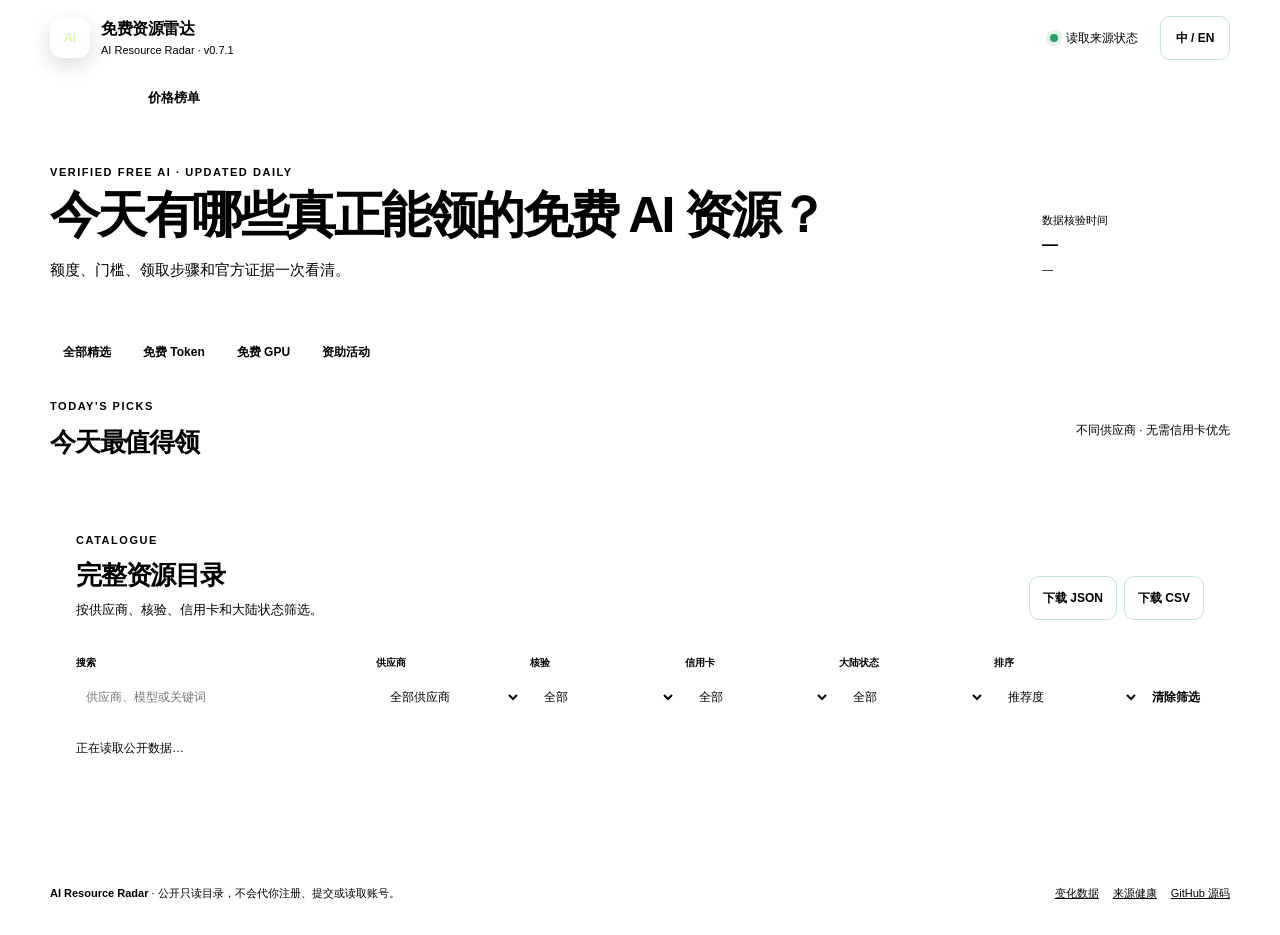
==== src/ai_resource_radar/public_web/index.html @ 71d8d385 "fix: pause posters and harden Pages refresh" ====
<!doctype html>
<html lang="zh-CN">
  <head>
    <meta charset="utf-8">
    <meta name="viewport" content="width=device-width, initial-scale=1">
    <meta name="color-scheme" content="light">
    <meta http-equiv="Content-Security-Policy" content="default-src 'self'; script-src 'self'; style-src 'self'; img-src 'self' data:; connect-src 'self'; font-src 'self'; object-src 'none'; base-uri 'self'; form-action 'none'">
    <title>AI Resource Radar — AI 免费资源与价格雷达</title>
    <meta name="description" content="每天核验免费的 AI Token、GPU 算力、资助与 Token/GPU 价格；展示额度、门槛、领取步骤和官方证据。">
    <meta name="robots" content="index,follow">
    <link rel="canonical" href="https://ai-resource-radar.github.io/ai-resource-radar/">
    <meta property="og:type" content="website">
    <meta property="og:title" content="AI Resource Radar — AI 免费资源与价格雷达">
    <meta property="og:description" content="送什么、门槛是什么、怎么领、证据在哪里，一张卡片看清。">
    <meta property="og:url" content="https://ai-resource-radar.github.io/ai-resource-radar/">
    <meta property="og:site_name" content="AI Resource Radar">
    <meta property="og:image" content="https://ai-resource-radar.github.io/ai-resource-radar/social-preview.png">
    <meta property="og:image:width" content="1280">
    <meta property="og:image:height" content="640">
    <meta name="twitter:card" content="summary_large_image">
    <meta name="twitter:title" content="AI Resource Radar">
    <meta name="twitter:description" content="Daily-verified free AI tokens, GPU compute and prices.">
    <meta name="twitter:image" content="https://ai-resource-radar.github.io/ai-resource-radar/social-preview.png">
    <link rel="icon" href="./favicon.svg" type="image/svg+xml">
    <link rel="stylesheet" href="./styles.css">
  </head>
  <body>
    <a class="skip-link" href="#main">跳到内容 / Skip to content</a>
    <header class="site-header">
      <div class="shell header-inner">
        <a class="brand" href="./" aria-label="AI Resource Radar">
          <span class="brand-mark" aria-hidden="true">AI</span>
          <span class="brand-copy">
            <strong>免费资源雷达</strong>
            <small>AI Resource Radar · <span id="package-version">v0.7.1</span></small>
          </span>
        </a>
        <div class="header-actions">
          <details id="source-health" class="health-disclosure">
            <summary class="health-pill">
              <span class="health-dot" aria-hidden="true"></span>
              <span id="health-label" data-i18n="health.loading">读取来源状态</span>
            </summary>
            <div class="health-panel">
              <div class="health-panel-heading">
                <div><strong data-i18n="health.title">来源核验状态</strong><small id="health-updated">—</small></div>
                <span id="health-total" class="health-total">—</span>
              </div>
              <div id="health-counts" class="health-counts"></div>
              <div id="health-sources" class="health-sources"></div>
            </div>
          </details>
          <button id="language-toggle" class="language-toggle" type="button" aria-label="切换语言 / Toggle language">中 / EN</button>
        </div>
      </div>
      <div class="shell primary-nav-wrap">
        <nav id="primary-nav" class="primary-nav" aria-label="主要栏目 / Primary sections">
          <button class="is-active" type="button" data-group="free" aria-current="page" data-i18n="nav.free">免费资源</button>
          <button type="button" data-group="prices" data-i18n="nav.prices">价格榜单</button>
        </nav>
      </div>
    </header>

    <main id="main" class="shell main-content">
      <section class="hero" aria-labelledby="hero-title">
        <div>
          <p id="hero-eyebrow" class="eyebrow" data-i18n="hero.eyebrow">VERIFIED FREE AI · UPDATED DAILY</p>
          <h1 id="hero-title" data-i18n="hero.title">今天有哪些真正能领的免费 AI 资源？</h1>
          <p id="hero-description" class="hero-description" data-i18n="hero.description">额度、门槛、领取步骤和官方证据一次看清。</p>
        </div>
        <div class="hero-status">
          <span data-i18n="hero.updated">数据核验时间</span>
          <strong id="last-updated">—</strong>
          <small id="snapshot-revision">—</small>
        </div>
      </section>

      <section id="summary" class="summary-grid" aria-label="数据摘要 / Data summary"></section>

      <nav id="view-subnav" class="view-subnav" aria-label="当前栏目分类 / Categories">
        <div id="free-subnav" class="view-subnav-group">
          <button class="is-active" type="button" data-view="recommended" aria-current="page" data-i18n="view.recommended">全部精选</button>
          <button type="button" data-view="token" data-i18n="view.token">免费 Token</button>
          <button type="button" data-view="gpu" data-i18n="view.gpu">免费 GPU</button>
          <button type="button" data-view="grant" data-i18n="view.grant">资助活动</button>
        </div>
        <div id="price-subnav" class="view-subnav-group" hidden>
          <button type="button" data-view="token-prices" data-i18n="view.tokenPrices">Token 价格</button>
          <button type="button" data-view="gpu-prices" data-i18n="view.gpuPrices">GPU 价格</button>
        </div>
      </nav>

      <section id="featured-section" class="featured-section" aria-labelledby="featured-title">
        <div class="section-heading compact">
          <div><p class="section-kicker" data-i18n="featured.kicker">TODAY'S PICKS</p><h2 id="featured-title" data-i18n="featured.title">今天最值得领</h2></div>
          <p data-i18n="featured.note">不同供应商 · 无需信用卡优先</p>
        </div>
        <div id="featured-resources" class="featured-grid" aria-live="polite"></div>
      </section>

      <section id="important-changes" class="changes-strip" hidden aria-labelledby="changes-title">
        <div class="section-heading compact"><div><p class="section-kicker" data-i18n="changes.kicker">VERIFIED CHANGES</p><h2 id="changes-title" data-i18n="changes.title">最近重要变化</h2></div></div>
        <div id="changes-list" class="changes-list"></div>
      </section>

      <section class="catalog-shell" aria-labelledby="catalog-title">
        <div class="section-heading">
          <div>
            <p id="catalog-kicker" class="section-kicker" data-i18n="catalog.kicker">CATALOGUE</p>
            <h2 id="catalog-title" data-i18n="catalog.title">完整资源目录</h2>
            <p id="catalog-caption" class="section-caption" data-i18n="catalog.caption">按供应商、核验、信用卡和大陆状态筛选。</p>
          </div>
          <div class="download-actions" aria-label="下载 / Downloads">
            <button id="download-json" class="button button-quiet" type="button" data-i18n="download.json">下载 JSON</button>
            <button id="download-csv" class="button button-quiet" type="button" data-i18n="download.csv">下载 CSV</button>
          </div>
        </div>

        <div class="filters" aria-label="筛选与排序 / Filters and sorting">
          <label class="search-field"><span data-i18n="filters.search">搜索</span><input id="search-input" type="search" maxlength="120" autocomplete="off" data-i18n-placeholder="filters.searchPlaceholder" placeholder="供应商、模型或关键词"></label>
          <label><span data-i18n="filters.provider">供应商</span><select id="provider-filter"><option value="" data-i18n="filters.allProviders">全部供应商</option></select></label>
          <label class="resource-filter"><span data-i18n="filters.verification">核验</span><select id="verification-filter"><option value="all" data-i18n="filters.all">全部</option><option value="official" data-i18n="filters.official">仅官方</option><option value="community" data-i18n="filters.community">社区或待核验</option></select></label>
          <label class="resource-filter"><span data-i18n="filters.card">信用卡</span><select id="card-filter"><option value="all" data-i18n="filters.all">全部</option><option value="no" data-i18n="filters.noCard">无需信用卡</option><option value="yes" data-i18n="filters.cardRequired">需要或待确认</option></select></label>
          <label class="resource-filter"><span data-i18n="filters.mainland">大陆状态</span><select id="mainland-filter"><option value="all" data-i18n="filters.all">全部</option><option value="supported" data-i18n="filters.supported">可用</option><option value="unknown" data-i18n="filters.unknown">待确认</option><option value="unsupported" data-i18n="filters.unsupported">不支持</option></select></label>
          <label><span data-i18n="filters.sort">排序</span><select id="sort-filter"><option value="recommended" data-i18n="sort.recommended">推荐度</option><option value="updated" data-i18n="sort.updated">更新时间</option><option value="price" data-i18n="sort.price">价格从低</option><option value="provider" data-i18n="sort.provider">供应商</option></select></label>
          <button id="clear-filters" class="button button-link" type="button" data-i18n="filters.clear">清除筛选</button>
        </div>

        <p id="load-status" class="load-status" role="status" aria-live="polite" data-i18n="status.loading">正在读取公开数据…</p>
        <div id="content" class="content-grid" aria-live="polite" aria-busy="true"></div>
        <nav id="pager" class="pager" aria-label="结果分页 / Result pages" hidden>
          <button id="previous-page" class="button button-quiet" type="button" data-i18n="pager.previous">上一页</button>
          <span id="page-label">—</span>
          <button id="next-page" class="button button-quiet" type="button" data-i18n="pager.next">下一页</button>
        </nav>
      </section>
    </main>

    <footer class="site-footer">
      <div class="shell footer-inner">
        <p><strong>AI Resource Radar</strong> · <span data-i18n="footer.readOnly">公开只读目录，不会代你注册、提交或读取账号。</span></p>
        <p class="footer-links"><a href="./data/changes.json" data-i18n="footer.changes">变化数据</a><a href="./data/source-health.json" data-i18n="footer.health">来源健康</a><a href="https://github.com/ai-resource-radar/ai-resource-radar" target="_blank" rel="noopener noreferrer" referrerpolicy="no-referrer" data-i18n="footer.github">GitHub 源码</a></p>
      </div>
    </footer>
    <noscript>需要启用 JavaScript 才能读取静态数据。 JavaScript is required to read the static catalogue.</noscript>
    <script type="module" src="./app.js"></script>
  </body>
</html>
---- src/ai_resource_radar/public_web/styles.css ----
@import url("./shared/radar-tokens.css");
@import url("./shared/cards.css");

:root {
  --ink: var(--radar-ink);
  --muted: var(--radar-muted);
  --line: var(--radar-line);
  --paper: var(--radar-paper);
  --canvas: var(--radar-canvas);
  --green: var(--radar-green);
  --green-dark: var(--radar-green-dark);
  --green-soft: var(--radar-green-soft);
  --shadow: var(--radar-shadow);
}

* { box-sizing: border-box; }
html { min-width: 320px; scroll-behavior: smooth; }
body {
  min-height: 100vh;
  margin: 0;
  color: var(--ink);
  background:
    radial-gradient(circle at 8% -4%, rgb(203 240 215 / 52%), transparent 30rem),
    radial-gradient(circle at 100% 0, rgb(255 237 177 / 25%), transparent 24rem),
    var(--canvas);
  font-family: Inter, ui-sans-serif, -apple-system, BlinkMacSystemFont, "Segoe UI", "PingFang SC", "Microsoft YaHei", sans-serif;
  line-height: 1.5;
  -webkit-font-smoothing: antialiased;
}
button, input, select { font: inherit; }
button, select { color: inherit; }
button { cursor: pointer; }
a { color: var(--green); }
button:focus-visible, a:focus-visible, input:focus-visible, select:focus-visible, summary:focus-visible {
  outline: 3px solid var(--radar-focus);
  outline-offset: 2px;
}
[hidden] { display: none !important; }
.shell { width: min(1180px, calc(100% - 40px)); margin-inline: auto; }
.skip-link { position: fixed; z-index: 30; top: -90px; left: 14px; padding: 11px 15px; color: #fff; background: var(--green-dark); border-radius: 0 0 10px 10px; }
.skip-link:focus { top: 0; }

.site-header { position: relative; z-index: 10; background: rgb(255 255 255 / 88%); border-bottom: 1px solid var(--line); backdrop-filter: blur(14px); }
.header-inner { display: flex; min-height: 76px; align-items: center; justify-content: space-between; gap: 22px; }
.brand { display: inline-flex; align-items: center; gap: 11px; color: var(--ink); text-decoration: none; }
.brand-mark { display: grid; width: 40px; height: 40px; place-items: center; color: #dff6a1; background: var(--ink); border-radius: 12px; box-shadow: 0 7px 20px rgb(23 35 29 / 16%); font-size: 12px; font-weight: 850; }
.brand-copy { display: grid; gap: 1px; }
.brand-copy strong { letter-spacing: -.03em; }
.brand-copy small { color: var(--muted); font-size: 11px; }
.header-actions { display: flex; align-items: center; gap: 10px; }
.language-toggle { min-height: 44px; min-width: 70px; padding: 8px 11px; color: var(--green-dark); background: var(--green-soft); border: 1px solid #c4e4cf; border-radius: 10px; font-size: 12px; font-weight: 750; }

.health-disclosure { position: relative; }
.health-disclosure > summary { list-style: none; cursor: pointer; }
.health-disclosure > summary::-webkit-details-marker { display: none; }
.health-pill { display: inline-flex; min-height: 44px; align-items: center; gap: 8px; padding: 9px 12px; color: var(--muted); background: var(--paper); border: 1px solid var(--line); border-radius: 999px; font-size: 12px; white-space: nowrap; }
.health-dot { width: 8px; height: 8px; flex: 0 0 8px; background: #28a064; border-radius: 999px; box-shadow: 0 0 0 4px rgb(40 160 100 / 13%); }
.health-disclosure.is-warning .health-dot { background: #d78b18; box-shadow: 0 0 0 4px rgb(215 139 24 / 13%); }
.health-disclosure.is-error .health-dot { background: var(--radar-red); box-shadow: 0 0 0 4px rgb(164 59 48 / 13%); }
.health-panel { position: absolute; top: calc(100% + 10px); right: 0; width: min(460px, calc(100vw - 32px)); max-height: min(620px, calc(100vh - 110px)); padding: 18px; overflow: auto; background: var(--paper); border: 1px solid var(--line); border-radius: 16px; box-shadow: 0 24px 70px rgb(20 42 28 / 18%); }
.health-panel-heading { display: flex; align-items: start; justify-content: space-between; gap: 12px; padding-bottom: 13px; border-bottom: 1px solid var(--line); }
.health-panel-heading div { display: grid; gap: 3px; }
.health-panel-heading small { color: var(--muted); font-size: 11px; }
.health-total { padding: 4px 9px; color: var(--green-dark); background: var(--green-soft); border-radius: 999px; font-size: 11px; font-weight: 800; }
.health-counts { display: grid; grid-template-columns: repeat(3, 1fr); gap: 7px; padding: 13px 0; }
.health-count { padding: 9px; background: #f7faf7; border: 1px solid var(--line); border-radius: 10px; }
.health-count span, .health-count strong { display: block; }
.health-count span { color: var(--muted); font-size: 10px; }
.health-sources { display: grid; gap: 5px; }
.health-source { display: grid; grid-template-columns: minmax(0, 1fr) auto; gap: 4px 10px; padding: 9px 2px; border-top: 1px solid #edf0ed; }
.health-source strong { overflow: hidden; text-overflow: ellipsis; white-space: nowrap; font-size: 12px; }
.health-source span { color: var(--muted); font-size: 10px; }
.health-source .source-state { color: var(--green-dark); font-weight: 750; }

.primary-nav-wrap { overflow-x: auto; }
.primary-nav { display: flex; gap: 4px; min-width: max-content; padding-bottom: 8px; }
.primary-nav button { min-height: 44px; padding: 10px 14px; color: var(--muted); background: transparent; border: 0; border-radius: 10px; font-size: 13px; font-weight: 750; }
.primary-nav button:hover, .primary-nav button:focus-visible { color: var(--ink); background: #f6faf7; }
.primary-nav button.is-active { color: #fff; background: var(--ink); }

.main-content { padding-bottom: 64px; }
.hero { display: grid; grid-template-columns: minmax(0, 1fr) auto; gap: 28px; align-items: end; padding: 36px 0 22px; }
.eyebrow, .section-kicker { margin: 0 0 8px; color: var(--green); font-size: 11px; font-weight: 850; letter-spacing: .14em; }
.hero h1 { max-width: 920px; margin: 0; font-size: clamp(34px, 4.2vw, 50px); line-height: 1.06; letter-spacing: -.055em; text-wrap: balance; }
.hero-description { max-width: 720px; margin: 15px 0 0; color: var(--muted); font-size: 15px; line-height: 1.7; }
.hero-status { min-width: 210px; padding: 5px 0 5px 22px; border-left: 1px solid var(--line); }
.hero-status span, .hero-status small { display: block; color: var(--muted); font-size: 11px; }
.hero-status strong { display: block; margin: 4px 0; font-size: 16px; }

.summary-grid { display: grid; grid-template-columns: repeat(4, 1fr); gap: 10px; margin-bottom: 26px; }
.summary-card { min-height: 92px; padding: 15px 17px; background: rgb(255 255 255 / 84%); border: 1px solid var(--line); border-radius: 16px; box-shadow: var(--shadow); }
.summary-card span, .summary-card small { display: block; color: var(--muted); font-size: 11px; }
.summary-card strong { display: block; margin: 4px 0; font-size: 28px; letter-spacing: -.05em; }

.view-subnav { margin-bottom: 24px; overflow-x: auto; }
.view-subnav-group { display: flex; width: max-content; gap: 6px; }
.view-subnav button { min-height: 44px; padding: 9px 13px; color: var(--muted); background: rgb(255 255 255 / 70%); border: 1px solid var(--line); border-radius: 999px; font-size: 12px; font-weight: 700; }
.view-subnav button.is-active { color: var(--green-dark); background: var(--green-soft); border-color: #b9dfc8; }

.section-heading { display: flex; align-items: end; justify-content: space-between; gap: 20px; }
.section-heading.compact { align-items: center; }
.section-heading h2 { margin: 0; font-size: 26px; letter-spacing: -.045em; }
.section-heading > p { margin: 0; color: var(--muted); font-size: 12px; }
.section-caption { margin: 5px 0 0; color: var(--muted); font-size: 13px; }
.featured-section { margin-bottom: 30px; }
.featured-grid { display: grid; grid-template-columns: repeat(3, minmax(0, 1fr)); gap: 12px; margin-top: 14px; }
.featured-grid .radar-card-facts { grid-template-columns: 1fr; }
.featured-grid .radar-card-fact { grid-template-columns: 66px minmax(0, 1fr); }

.changes-strip { margin: 0 0 30px; padding: 20px; background: #16231c; border-radius: 16px; color: #fff; }
.changes-strip .section-kicker { color: var(--radar-lime); }
.changes-list { display: grid; grid-template-columns: repeat(3, 1fr); gap: 9px; margin-top: 13px; }
.change-item { padding: 13px; background: rgb(255 255 255 / 8%); border: 1px solid rgb(255 255 255 / 12%); border-radius: 12px; }
.change-item span { color: #a9b8b0; font-size: 10px; }
.change-item strong { display: block; margin: 4px 0; font-size: 13px; }
.change-item p { margin: 0; color: #d8e1dc; font-size: 11px; }

.catalog-shell { padding: 26px; background: rgb(255 255 255 / 76%); border: 1px solid var(--line); border-radius: 22px; box-shadow: var(--shadow); }
.download-actions { display: flex; flex-wrap: wrap; gap: 7px; }
.button { min-height: 44px; padding: 10px 13px; border-radius: 10px; font-size: 12px; font-weight: 750; }
.button-quiet { color: var(--green-dark); background: var(--green-soft); border: 1px solid #c4e4cf; }
.button-link { align-self: end; padding-inline: 4px; color: var(--green); background: transparent; border: 0; }
.filters { display: grid; grid-template-columns: minmax(190px, 2fr) repeat(5, minmax(115px, 1fr)) auto; gap: 9px; align-items: end; margin-top: 18px; padding: 17px 0 20px; border-top: 1px solid var(--line); }
.filters label { display: grid; min-width: 0; gap: 5px; }
.filters label > span { color: var(--muted); font-size: 10px; font-weight: 750; }
.filters input, .filters select { width: 100%; min-height: 44px; padding: 9px 10px; background: var(--paper); border: 1px solid var(--line); border-radius: 9px; font-size: 12px; }
.filters input:focus, .filters select:focus { border-color: var(--radar-focus); box-shadow: var(--radar-focus-ring); outline: 0; }
.load-status { min-height: 20px; margin: 0 0 12px; color: var(--muted); font-size: 12px; }
.load-status.is-error { color: var(--radar-red); }
.content-grid { display: grid; grid-template-columns: repeat(2, minmax(0, 1fr)); gap: 12px; }
.price-card, .empty-card { min-width: 0; padding: 18px; background: var(--paper); border: 1px solid var(--line); border-radius: 16px; }
.price-card-head { display: flex; align-items: start; justify-content: space-between; gap: 12px; }
.price-card-title { margin: 0; font-size: 16px; line-height: 1.3; }
.price-card-provider { margin: 4px 0 0; color: var(--muted); font-size: 11px; }
.price-badge { padding: 4px 8px; color: var(--green-dark); background: var(--green-soft); border-radius: 999px; font-size: 10px; font-weight: 750; }
.price-metrics { display: grid; grid-template-columns: repeat(3, 1fr); gap: 7px; margin-top: 15px; }
.price-metric { min-width: 0; padding: 10px; background: #f7faf7; border-radius: 10px; }
.price-metric span, .price-metric strong { display: block; overflow: hidden; text-overflow: ellipsis; white-space: nowrap; }
.price-metric span { color: var(--muted); font-size: 9px; text-transform: uppercase; }
.price-metric strong { margin-top: 3px; font-size: 14px; }
.price-card-footer { display: flex; align-items: center; justify-content: space-between; gap: 12px; margin-top: 14px; color: var(--muted); font-size: 10px; }
.price-card-footer a { min-height: 44px; display: inline-flex; align-items: center; font-weight: 750; }
.empty-card { grid-column: 1 / -1; padding: 36px; text-align: center; color: var(--muted); }
.pager { display: flex; align-items: center; justify-content: center; gap: 14px; margin-top: 24px; }
.pager span { min-width: 110px; color: var(--muted); text-align: center; font-size: 12px; }
.pager button:disabled { cursor: default; opacity: .45; }

.site-footer { padding: 24px 0 34px; color: var(--muted); border-top: 1px solid var(--line); background: rgb(255 255 255 / 58%); font-size: 11px; }
.footer-inner { display: flex; justify-content: space-between; gap: 16px; }
.footer-inner p { margin: 0; }
.footer-links { display: flex; flex-wrap: wrap; gap: 14px; }

@media (max-width: 1024px) {
  .filters { grid-template-columns: repeat(3, minmax(0, 1fr)); }
  .search-field { grid-column: span 2; }
  .featured-grid { grid-template-columns: repeat(2, minmax(0, 1fr)); }
  .featured-grid > :last-child { grid-column: span 2; }
  .summary-grid { grid-template-columns: repeat(2, 1fr); }
}

@media (max-width: 768px) {
  .shell { width: min(100% - 28px, 1180px); }
  .header-inner { min-height: 68px; }
  .brand-copy small { display: none; }
  .hero { grid-template-columns: 1fr; gap: 18px; padding-top: 34px; }
  .hero-status { padding: 0; border: 0; }
  .featured-grid, .content-grid, .changes-list { grid-template-columns: 1fr; }
  .featured-grid > :last-child { grid-column: auto; }
  .catalog-shell { padding: 20px; }
  .filters { grid-template-columns: repeat(2, minmax(0, 1fr)); }
  .search-field { grid-column: span 2; }
  .section-heading { align-items: start; flex-direction: column; }
  .download-actions { width: 100%; }
  .health-panel { position: fixed; top: 72px; right: 14px; }
}

@media (max-width: 430px) {
  .shell { width: calc(100% - 24px); }
  .brand-copy strong { font-size: 14px; }
  .health-pill { max-width: 112px; overflow: hidden; text-overflow: ellipsis; }
  .language-toggle { min-width: 58px; }
  .hero h1 { font-size: 36px; }
  .summary-grid { grid-template-columns: 1fr 1fr; gap: 7px; }
  .summary-card { min-height: 88px; padding: 13px; }
  .summary-card strong { font-size: 24px; }
  .filters { grid-template-columns: 1fr; }
  .search-field { grid-column: auto; }
  .catalog-shell { padding: 16px; border-radius: 16px; }
  .download-actions > * { flex: 1; }
  .price-metrics { grid-template-columns: 1fr 1fr; }
  .price-card-footer, .footer-inner { align-items: start; flex-direction: column; }
  .pager { gap: 8px; }
  .pager .button { padding-inline: 10px; }
}

@media (max-width: 360px) {
  .header-inner { gap: 10px; }
  .header-actions { gap: 6px; }
  .brand { gap: 8px; }
  .brand-mark { width: 36px; height: 36px; }
  .brand-copy strong { font-size: 13px; }
  .health-pill { width: 44px; justify-content: center; padding-inline: 8px; }
  .health-pill #health-label {
    position: absolute;
    width: 1px;
    height: 1px;
    overflow: hidden;
    clip: rect(0 0 0 0);
    white-space: nowrap;
  }
  .language-toggle { min-width: 52px; padding-inline: 7px; }
  .hero h1 { font-size: 32px; }
  .summary-card strong { font-size: 21px; }
}
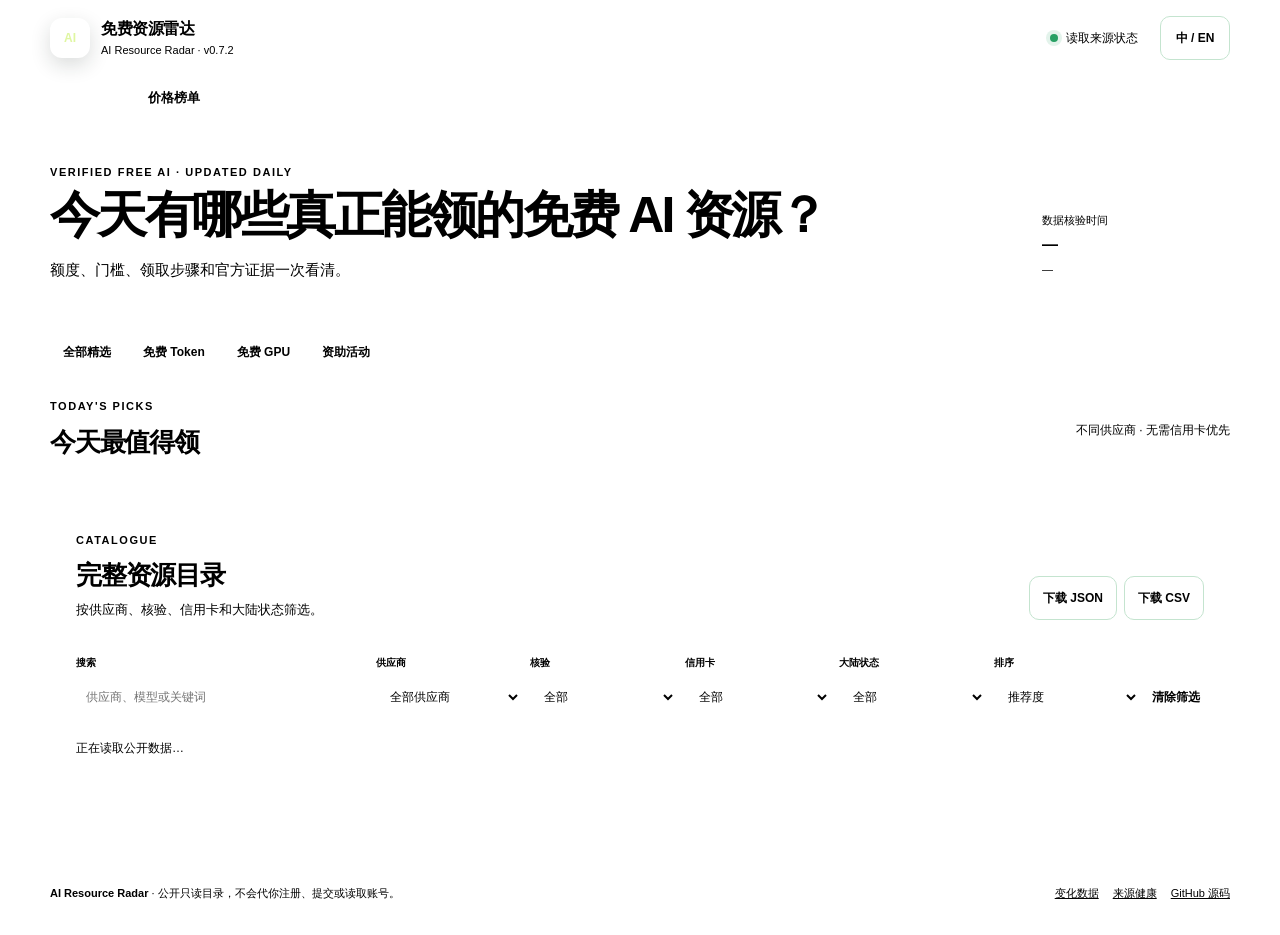
==== commit 71290b73: "docs: refresh README visuals for v0.7.2" ====
--- a/src/ai_resource_radar/public_web/index.html
+++ b/src/ai_resource_radar/public_web/index.html
@@ -32,7 +32,7 @@
           <span class="brand-mark" aria-hidden="true">AI</span>
           <span class="brand-copy">
             <strong>免费资源雷达</strong>
-            <small>AI Resource Radar · <span id="package-version">v0.7.1</span></small>
+            <small>AI Resource Radar · <span id="package-version">v0.7.2</span></small>
           </span>
         </a>
         <div class="header-actions">
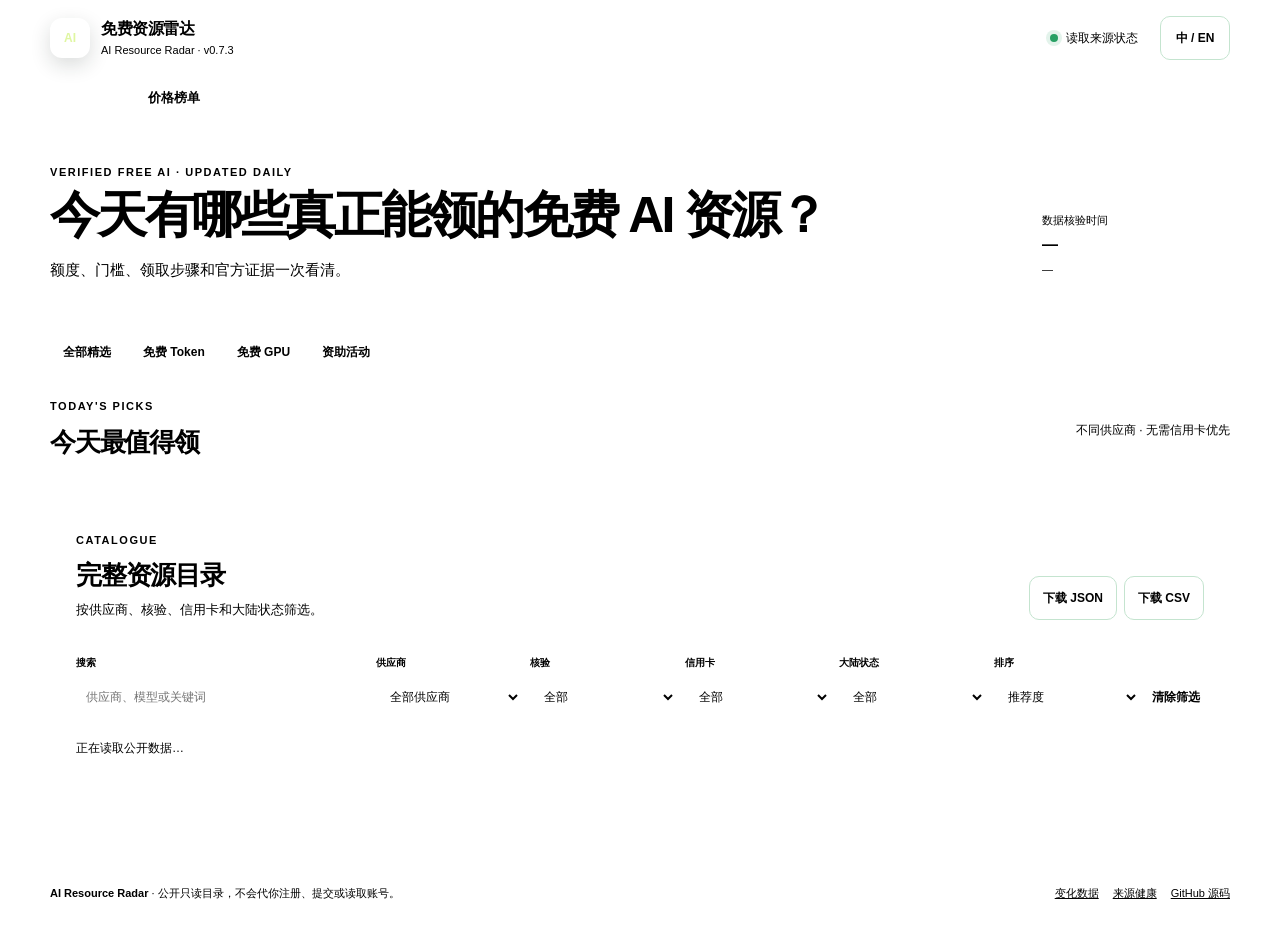
==== commit cbcd14b9: "privacy: prepare brand-owned public release" ====
--- a/src/ai_resource_radar/public_web/index.html
+++ b/src/ai_resource_radar/public_web/index.html
@@ -32,7 +32,7 @@
           <span class="brand-mark" aria-hidden="true">AI</span>
           <span class="brand-copy">
             <strong>免费资源雷达</strong>
-            <small>AI Resource Radar · <span id="package-version">v0.7.2</span></small>
+            <small>AI Resource Radar · <span id="package-version">v0.7.3</span></small>
           </span>
         </a>
         <div class="header-actions">
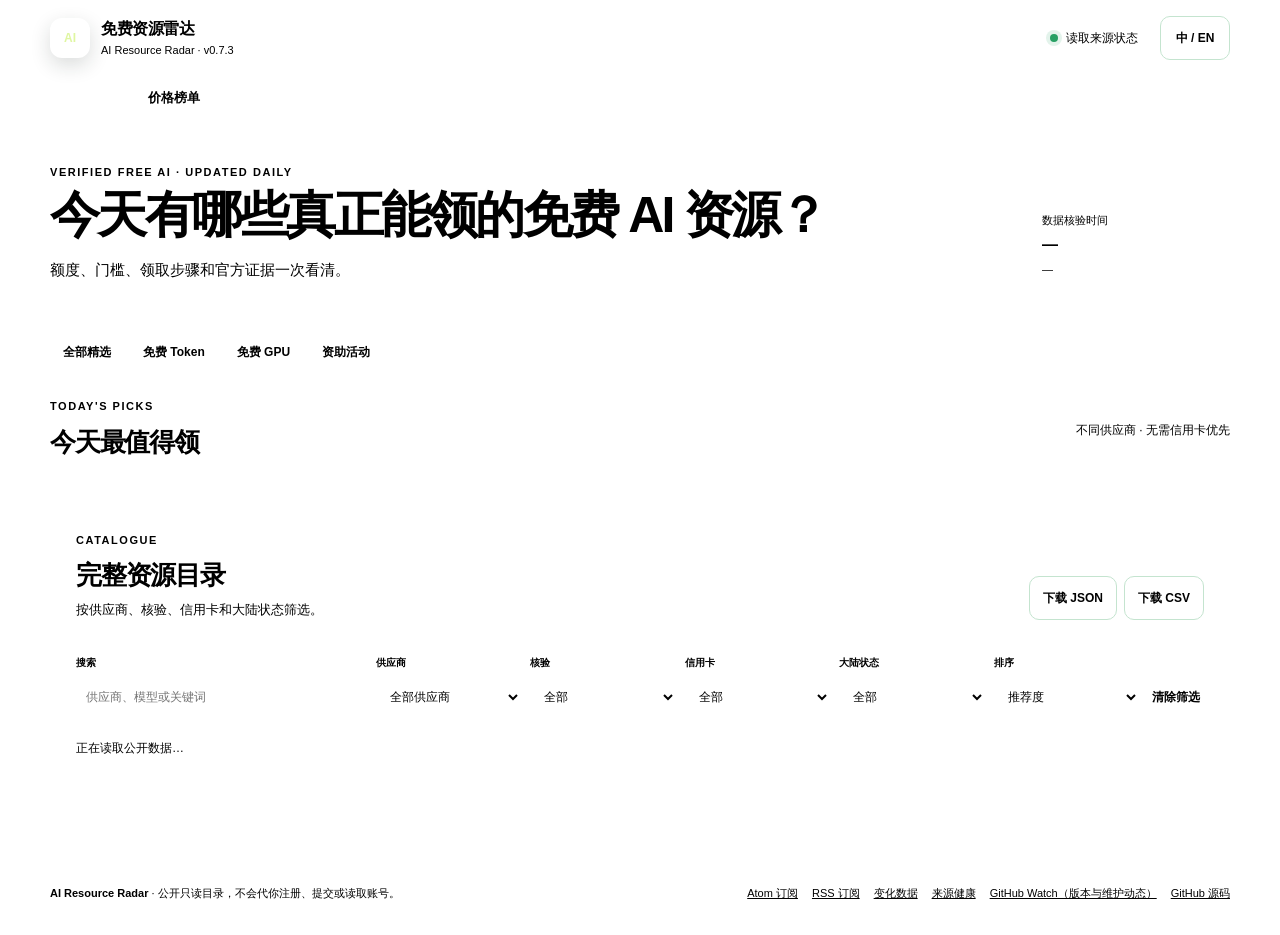
==== commit ef974fe0: "Add scenario discovery and privacy-safe feeds" ====
--- a/src/ai_resource_radar/public_web/index.html
+++ b/src/ai_resource_radar/public_web/index.html
@@ -21,6 +21,10 @@
     <meta name="twitter:title" content="AI Resource Radar">
     <meta name="twitter:description" content="Daily-verified free AI tokens, GPU compute and prices.">
     <meta name="twitter:image" content="https://ai-resource-radar.github.io/ai-resource-radar/social-preview.png">
+    <link rel="alternate" type="application/atom+xml" title="AI Resource Radar 中文变化订阅" href="./feed.xml">
+    <link rel="alternate" type="application/rss+xml" title="AI Resource Radar 中文 RSS" href="./rss.xml">
+    <link rel="alternate" type="application/atom+xml" title="AI Resource Radar English updates" href="./en/feed.xml">
+    <link rel="alternate" type="application/rss+xml" title="AI Resource Radar English RSS" href="./en/rss.xml">
     <link rel="icon" href="./favicon.svg" type="image/svg+xml">
     <link rel="stylesheet" href="./styles.css">
   </head>
@@ -76,6 +80,10 @@
       </section>
 
       <section id="summary" class="summary-grid" aria-label="数据摘要 / Data summary"></section>
+
+      <!-- AI-RADAR-SCENARIOS:BEGIN -->
+      <!-- Build-time generated scenario navigation is inserted here. -->
+      <!-- AI-RADAR-SCENARIOS:END -->
 
       <nav id="view-subnav" class="view-subnav" aria-label="当前栏目分类 / Categories">
         <div id="free-subnav" class="view-subnav-group">
@@ -139,7 +147,7 @@
     <footer class="site-footer">
       <div class="shell footer-inner">
         <p><strong>AI Resource Radar</strong> · <span data-i18n="footer.readOnly">公开只读目录，不会代你注册、提交或读取账号。</span></p>
-        <p class="footer-links"><a href="./data/changes.json" data-i18n="footer.changes">变化数据</a><a href="./data/source-health.json" data-i18n="footer.health">来源健康</a><a href="https://github.com/ai-resource-radar/ai-resource-radar" target="_blank" rel="noopener noreferrer" referrerpolicy="no-referrer" data-i18n="footer.github">GitHub 源码</a></p>
+        <p class="footer-links"><a href="./feed.xml">Atom 订阅</a><a href="./rss.xml">RSS 订阅</a><a href="./data/changes.json" data-i18n="footer.changes">变化数据</a><a href="./data/source-health.json" data-i18n="footer.health">来源健康</a><a href="https://github.com/ai-resource-radar/ai-resource-radar/subscription" target="_blank" rel="noopener noreferrer" referrerpolicy="no-referrer">GitHub Watch（版本与维护动态）</a><a href="https://github.com/ai-resource-radar/ai-resource-radar" target="_blank" rel="noopener noreferrer" referrerpolicy="no-referrer" data-i18n="footer.github">GitHub 源码</a></p>
       </div>
     </footer>
     <noscript>需要启用 JavaScript 才能读取静态数据。 JavaScript is required to read the static catalogue.</noscript>
--- a/src/ai_resource_radar/public_web/styles.css
+++ b/src/ai_resource_radar/public_web/styles.css
@@ -103,6 +103,11 @@
 .section-heading > p { margin: 0; color: var(--muted); font-size: 12px; }
 .section-caption { margin: 5px 0 0; color: var(--muted); font-size: 13px; }
 .featured-section { margin-bottom: 30px; }
+.scenario-directory { margin: 20px 0 30px; padding: 20px; border: 1px solid var(--line); border-radius: 16px; background: var(--surface); }
+.scenario-directory-list { display: grid; grid-template-columns: repeat(3, minmax(0, 1fr)); gap: 10px; margin-top: 14px; }
+.scenario-directory-list a { display: grid; gap: 4px; min-height: 74px; padding: 13px; color: var(--ink); text-decoration: none; border: 1px solid var(--line); border-radius: 12px; background: #fff; }
+.scenario-directory-list a:hover { border-color: var(--accent); box-shadow: 0 8px 22px rgb(22 61 45 / 8%); }
+.scenario-directory-list small { color: var(--muted); }
 .featured-grid { display: grid; grid-template-columns: repeat(3, minmax(0, 1fr)); gap: 12px; margin-top: 14px; }
 .featured-grid .radar-card-facts { grid-template-columns: 1fr; }
 .featured-grid .radar-card-fact { grid-template-columns: 66px minmax(0, 1fr); }
@@ -159,6 +164,7 @@
 }
 
 @media (max-width: 768px) {
+  .scenario-directory-list { grid-template-columns: 1fr; }
   .shell { width: min(100% - 28px, 1180px); }
   .header-inner { min-height: 68px; }
   .brand-copy small { display: none; }
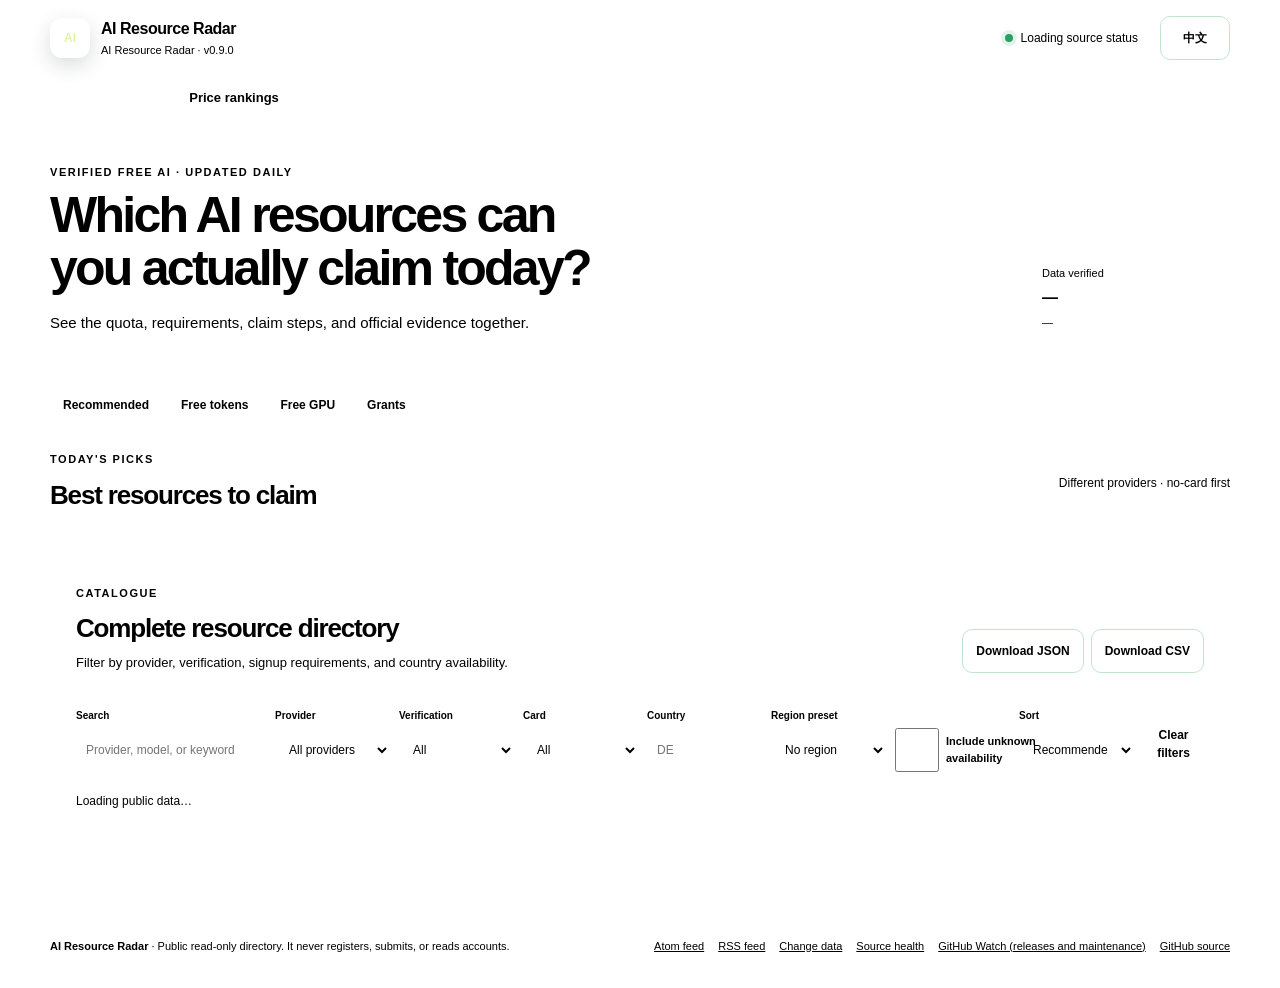
==== commit aecef1b0: "feat: add global-first availability and localization" ====
--- a/src/ai_resource_radar/public_web/index.html
+++ b/src/ai_resource_radar/public_web/index.html
@@ -1,17 +1,20 @@
 <!doctype html>
-<html lang="zh-CN">
+<html lang="en">
   <head>
     <meta charset="utf-8">
     <meta name="viewport" content="width=device-width, initial-scale=1">
     <meta name="color-scheme" content="light">
     <meta http-equiv="Content-Security-Policy" content="default-src 'self'; script-src 'self'; style-src 'self'; img-src 'self' data:; connect-src 'self'; font-src 'self'; object-src 'none'; base-uri 'self'; form-action 'none'">
-    <title>AI Resource Radar — AI 免费资源与价格雷达</title>
-    <meta name="description" content="每天核验免费的 AI Token、GPU 算力、资助与 Token/GPU 价格；展示额度、门槛、领取步骤和官方证据。">
+    <title>AI Resource Radar — verified free AI resources and prices</title>
+    <meta name="description" content="Daily-verified free AI tokens, GPU compute, grants, and token/GPU prices with requirements and official evidence.">
     <meta name="robots" content="index,follow">
     <link rel="canonical" href="https://ai-resource-radar.github.io/ai-resource-radar/">
+    <link rel="alternate" hreflang="en" href="https://ai-resource-radar.github.io/ai-resource-radar/">
+    <link rel="alternate" hreflang="zh-CN" href="https://ai-resource-radar.github.io/ai-resource-radar/zh/">
+    <link rel="alternate" hreflang="x-default" href="https://ai-resource-radar.github.io/ai-resource-radar/">
     <meta property="og:type" content="website">
-    <meta property="og:title" content="AI Resource Radar — AI 免费资源与价格雷达">
-    <meta property="og:description" content="送什么、门槛是什么、怎么领、证据在哪里，一张卡片看清。">
+    <meta property="og:title" content="AI Resource Radar — verified free AI resources and prices">
+    <meta property="og:description" content="See quotas, requirements, claim steps, and official evidence in one place.">
     <meta property="og:url" content="https://ai-resource-radar.github.io/ai-resource-radar/">
     <meta property="og:site_name" content="AI Resource Radar">
     <meta property="og:image" content="https://ai-resource-radar.github.io/ai-resource-radar/social-preview.png">
@@ -21,46 +24,44 @@
     <meta name="twitter:title" content="AI Resource Radar">
     <meta name="twitter:description" content="Daily-verified free AI tokens, GPU compute and prices.">
     <meta name="twitter:image" content="https://ai-resource-radar.github.io/ai-resource-radar/social-preview.png">
-    <link rel="alternate" type="application/atom+xml" title="AI Resource Radar 中文变化订阅" href="./feed.xml">
-    <link rel="alternate" type="application/rss+xml" title="AI Resource Radar 中文 RSS" href="./rss.xml">
     <link rel="alternate" type="application/atom+xml" title="AI Resource Radar English updates" href="./en/feed.xml">
     <link rel="alternate" type="application/rss+xml" title="AI Resource Radar English RSS" href="./en/rss.xml">
     <link rel="icon" href="./favicon.svg" type="image/svg+xml">
     <link rel="stylesheet" href="./styles.css">
   </head>
   <body>
-    <a class="skip-link" href="#main">跳到内容 / Skip to content</a>
+    <a class="skip-link" href="#main">Skip to content</a>
     <header class="site-header">
       <div class="shell header-inner">
         <a class="brand" href="./" aria-label="AI Resource Radar">
           <span class="brand-mark" aria-hidden="true">AI</span>
           <span class="brand-copy">
-            <strong>免费资源雷达</strong>
-            <small>AI Resource Radar · <span id="package-version">v0.7.3</span></small>
+            <strong>AI Resource Radar</strong>
+            <small>AI Resource Radar · <span id="package-version">v0.9.0</span></small>
           </span>
         </a>
         <div class="header-actions">
           <details id="source-health" class="health-disclosure">
             <summary class="health-pill">
               <span class="health-dot" aria-hidden="true"></span>
-              <span id="health-label" data-i18n="health.loading">读取来源状态</span>
+              <span id="health-label" data-i18n="health.loading">Loading source status</span>
             </summary>
             <div class="health-panel">
               <div class="health-panel-heading">
-                <div><strong data-i18n="health.title">来源核验状态</strong><small id="health-updated">—</small></div>
+                <div><strong data-i18n="health.title">Source verification</strong><small id="health-updated">—</small></div>
                 <span id="health-total" class="health-total">—</span>
               </div>
               <div id="health-counts" class="health-counts"></div>
               <div id="health-sources" class="health-sources"></div>
             </div>
           </details>
-          <button id="language-toggle" class="language-toggle" type="button" aria-label="切换语言 / Toggle language">中 / EN</button>
+          <button id="language-toggle" class="language-toggle" type="button" aria-label="Switch language">中文</button>
         </div>
       </div>
       <div class="shell primary-nav-wrap">
-        <nav id="primary-nav" class="primary-nav" aria-label="主要栏目 / Primary sections">
-          <button class="is-active" type="button" data-group="free" aria-current="page" data-i18n="nav.free">免费资源</button>
-          <button type="button" data-group="prices" data-i18n="nav.prices">价格榜单</button>
+        <nav id="primary-nav" class="primary-nav" aria-label="Primary sections">
+          <button class="is-active" type="button" data-group="free" aria-current="page" data-i18n="nav.free">Free resources</button>
+          <button type="button" data-group="prices" data-i18n="nav.prices">Price rankings</button>
         </nav>
       </div>
     </header>
@@ -69,11 +70,11 @@
       <section class="hero" aria-labelledby="hero-title">
         <div>
           <p id="hero-eyebrow" class="eyebrow" data-i18n="hero.eyebrow">VERIFIED FREE AI · UPDATED DAILY</p>
-          <h1 id="hero-title" data-i18n="hero.title">今天有哪些真正能领的免费 AI 资源？</h1>
-          <p id="hero-description" class="hero-description" data-i18n="hero.description">额度、门槛、领取步骤和官方证据一次看清。</p>
+          <h1 id="hero-title" data-i18n="hero.title">Which AI resources can you actually claim today?</h1>
+          <p id="hero-description" class="hero-description" data-i18n="hero.description">See the quota, requirements, claim steps, and official evidence together.</p>
         </div>
         <div class="hero-status">
-          <span data-i18n="hero.updated">数据核验时间</span>
+          <span data-i18n="hero.updated">Data verified</span>
           <strong id="last-updated">—</strong>
           <small id="snapshot-revision">—</small>
         </div>
@@ -87,27 +88,27 @@
 
       <nav id="view-subnav" class="view-subnav" aria-label="当前栏目分类 / Categories">
         <div id="free-subnav" class="view-subnav-group">
-          <button class="is-active" type="button" data-view="recommended" aria-current="page" data-i18n="view.recommended">全部精选</button>
-          <button type="button" data-view="token" data-i18n="view.token">免费 Token</button>
-          <button type="button" data-view="gpu" data-i18n="view.gpu">免费 GPU</button>
-          <button type="button" data-view="grant" data-i18n="view.grant">资助活动</button>
+          <button class="is-active" type="button" data-view="recommended" aria-current="page" data-i18n="view.recommended">Recommended</button>
+          <button type="button" data-view="token" data-i18n="view.token">Free tokens</button>
+          <button type="button" data-view="gpu" data-i18n="view.gpu">Free GPU</button>
+          <button type="button" data-view="grant" data-i18n="view.grant">Grants</button>
         </div>
         <div id="price-subnav" class="view-subnav-group" hidden>
-          <button type="button" data-view="token-prices" data-i18n="view.tokenPrices">Token 价格</button>
-          <button type="button" data-view="gpu-prices" data-i18n="view.gpuPrices">GPU 价格</button>
+          <button type="button" data-view="token-prices" data-i18n="view.tokenPrices">Token prices</button>
+          <button type="button" data-view="gpu-prices" data-i18n="view.gpuPrices">GPU prices</button>
         </div>
       </nav>
 
       <section id="featured-section" class="featured-section" aria-labelledby="featured-title">
         <div class="section-heading compact">
-          <div><p class="section-kicker" data-i18n="featured.kicker">TODAY'S PICKS</p><h2 id="featured-title" data-i18n="featured.title">今天最值得领</h2></div>
-          <p data-i18n="featured.note">不同供应商 · 无需信用卡优先</p>
+          <div><p class="section-kicker" data-i18n="featured.kicker">TODAY'S PICKS</p><h2 id="featured-title" data-i18n="featured.title">Best resources to claim</h2></div>
+          <p data-i18n="featured.note">Different providers · no-card first</p>
         </div>
         <div id="featured-resources" class="featured-grid" aria-live="polite"></div>
       </section>
 
       <section id="important-changes" class="changes-strip" hidden aria-labelledby="changes-title">
-        <div class="section-heading compact"><div><p class="section-kicker" data-i18n="changes.kicker">VERIFIED CHANGES</p><h2 id="changes-title" data-i18n="changes.title">最近重要变化</h2></div></div>
+        <div class="section-heading compact"><div><p class="section-kicker" data-i18n="changes.kicker">VERIFIED CHANGES</p><h2 id="changes-title" data-i18n="changes.title">Important recent changes</h2></div></div>
         <div id="changes-list" class="changes-list"></div>
       </section>
 
@@ -115,42 +116,45 @@
         <div class="section-heading">
           <div>
             <p id="catalog-kicker" class="section-kicker" data-i18n="catalog.kicker">CATALOGUE</p>
-            <h2 id="catalog-title" data-i18n="catalog.title">完整资源目录</h2>
-            <p id="catalog-caption" class="section-caption" data-i18n="catalog.caption">按供应商、核验、信用卡和大陆状态筛选。</p>
+            <h2 id="catalog-title" data-i18n="catalog.title">Complete resource directory</h2>
+            <p id="catalog-caption" class="section-caption" data-i18n="catalog.caption">Filter by provider, verification, signup requirements, and country availability.</p>
           </div>
           <div class="download-actions" aria-label="下载 / Downloads">
-            <button id="download-json" class="button button-quiet" type="button" data-i18n="download.json">下载 JSON</button>
-            <button id="download-csv" class="button button-quiet" type="button" data-i18n="download.csv">下载 CSV</button>
+            <button id="download-json" class="button button-quiet" type="button" data-i18n="download.json">Download JSON</button>
+            <button id="download-csv" class="button button-quiet" type="button" data-i18n="download.csv">Download CSV</button>
           </div>
         </div>
 
         <div class="filters" aria-label="筛选与排序 / Filters and sorting">
-          <label class="search-field"><span data-i18n="filters.search">搜索</span><input id="search-input" type="search" maxlength="120" autocomplete="off" data-i18n-placeholder="filters.searchPlaceholder" placeholder="供应商、模型或关键词"></label>
-          <label><span data-i18n="filters.provider">供应商</span><select id="provider-filter"><option value="" data-i18n="filters.allProviders">全部供应商</option></select></label>
-          <label class="resource-filter"><span data-i18n="filters.verification">核验</span><select id="verification-filter"><option value="all" data-i18n="filters.all">全部</option><option value="official" data-i18n="filters.official">仅官方</option><option value="community" data-i18n="filters.community">社区或待核验</option></select></label>
-          <label class="resource-filter"><span data-i18n="filters.card">信用卡</span><select id="card-filter"><option value="all" data-i18n="filters.all">全部</option><option value="no" data-i18n="filters.noCard">无需信用卡</option><option value="yes" data-i18n="filters.cardRequired">需要或待确认</option></select></label>
-          <label class="resource-filter"><span data-i18n="filters.mainland">大陆状态</span><select id="mainland-filter"><option value="all" data-i18n="filters.all">全部</option><option value="supported" data-i18n="filters.supported">可用</option><option value="unknown" data-i18n="filters.unknown">待确认</option><option value="unsupported" data-i18n="filters.unsupported">不支持</option></select></label>
-          <label><span data-i18n="filters.sort">排序</span><select id="sort-filter"><option value="recommended" data-i18n="sort.recommended">推荐度</option><option value="updated" data-i18n="sort.updated">更新时间</option><option value="price" data-i18n="sort.price">价格从低</option><option value="provider" data-i18n="sort.provider">供应商</option></select></label>
-          <button id="clear-filters" class="button button-link" type="button" data-i18n="filters.clear">清除筛选</button>
+          <label class="search-field"><span data-i18n="filters.search">Search</span><input id="search-input" type="search" maxlength="120" autocomplete="off" data-i18n-placeholder="filters.searchPlaceholder" placeholder="Provider, model, or keyword"></label>
+          <label><span data-i18n="filters.provider">Provider</span><select id="provider-filter"><option value="" data-i18n="filters.allProviders">All providers</option></select></label>
+          <label class="resource-filter"><span data-i18n="filters.verification">Verification</span><select id="verification-filter"><option value="all" data-i18n="filters.all">All</option><option value="official" data-i18n="filters.official">Official only</option><option value="community" data-i18n="filters.community">Community or pending</option></select></label>
+          <label class="resource-filter"><span data-i18n="filters.card">Card</span><select id="card-filter"><option value="all" data-i18n="filters.all">All</option><option value="no" data-i18n="filters.noCard">No card</option><option value="yes" data-i18n="filters.cardRequired">Required or unknown</option></select></label>
+          <label class="resource-filter"><span data-i18n="filters.country">Country</span><input id="country-filter" type="text" inputmode="latin" maxlength="2" autocomplete="country" placeholder="DE" aria-describedby="region-filter-note"></label>
+          <label class="resource-filter"><span data-i18n="filters.region">Region preset</span><select id="region-filter"><option value="" data-i18n="filters.noRegion">No region</option><option value="eu-eea">EU / EEA</option><option value="southeast-asia">Southeast Asia</option><option value="us">United States</option><option value="uk">United Kingdom</option><option value="india">India</option><option value="china">China</option></select></label>
+          <label class="resource-filter filter-checkbox"><input id="include-unknown-region" type="checkbox"><span data-i18n="filters.includeUnknownRegion">Include unknown availability</span></label>
+          <span id="region-filter-note" class="visually-hidden" data-i18n="filters.regionNote">Country and region are mutually exclusive. Confirmed support is required by default.</span>
+          <label><span data-i18n="filters.sort">Sort</span><select id="sort-filter"><option value="recommended" data-i18n="sort.recommended">Recommended</option><option value="updated" data-i18n="sort.updated">Updated</option><option value="price" data-i18n="sort.price">Lowest price</option><option value="provider" data-i18n="sort.provider">Provider</option></select></label>
+          <button id="clear-filters" class="button button-link" type="button" data-i18n="filters.clear">Clear filters</button>
         </div>
 
-        <p id="load-status" class="load-status" role="status" aria-live="polite" data-i18n="status.loading">正在读取公开数据…</p>
+        <p id="load-status" class="load-status" role="status" aria-live="polite" data-i18n="status.loading">Loading public data…</p>
         <div id="content" class="content-grid" aria-live="polite" aria-busy="true"></div>
         <nav id="pager" class="pager" aria-label="结果分页 / Result pages" hidden>
-          <button id="previous-page" class="button button-quiet" type="button" data-i18n="pager.previous">上一页</button>
+          <button id="previous-page" class="button button-quiet" type="button" data-i18n="pager.previous">Previous</button>
           <span id="page-label">—</span>
-          <button id="next-page" class="button button-quiet" type="button" data-i18n="pager.next">下一页</button>
+          <button id="next-page" class="button button-quiet" type="button" data-i18n="pager.next">Next</button>
         </nav>
       </section>
     </main>
 
     <footer class="site-footer">
       <div class="shell footer-inner">
-        <p><strong>AI Resource Radar</strong> · <span data-i18n="footer.readOnly">公开只读目录，不会代你注册、提交或读取账号。</span></p>
-        <p class="footer-links"><a href="./feed.xml">Atom 订阅</a><a href="./rss.xml">RSS 订阅</a><a href="./data/changes.json" data-i18n="footer.changes">变化数据</a><a href="./data/source-health.json" data-i18n="footer.health">来源健康</a><a href="https://github.com/ai-resource-radar/ai-resource-radar/subscription" target="_blank" rel="noopener noreferrer" referrerpolicy="no-referrer">GitHub Watch（版本与维护动态）</a><a href="https://github.com/ai-resource-radar/ai-resource-radar" target="_blank" rel="noopener noreferrer" referrerpolicy="no-referrer" data-i18n="footer.github">GitHub 源码</a></p>
+        <p><strong>AI Resource Radar</strong> · <span data-i18n="footer.readOnly">Public read-only directory. It never registers, submits, or reads accounts.</span></p>
+        <p class="footer-links"><a href="./en/feed.xml">Atom feed</a><a href="./en/rss.xml">RSS feed</a><a href="./data/changes.json" data-i18n="footer.changes">Change data</a><a href="./data/source-health.json" data-i18n="footer.health">Source health</a><a href="https://github.com/ai-resource-radar/ai-resource-radar/subscription" target="_blank" rel="noopener noreferrer" referrerpolicy="no-referrer">GitHub Watch (releases and maintenance)</a><a href="https://github.com/ai-resource-radar/ai-resource-radar" target="_blank" rel="noopener noreferrer" referrerpolicy="no-referrer" data-i18n="footer.github">GitHub source</a></p>
       </div>
     </footer>
-    <noscript>需要启用 JavaScript 才能读取静态数据。 JavaScript is required to read the static catalogue.</noscript>
+    <noscript>JavaScript is required to read the static catalogue. Provider and scenario pages remain readable without JavaScript.</noscript>
     <script type="module" src="./app.js"></script>
   </body>
 </html>
--- a/src/ai_resource_radar/public_web/styles.css
+++ b/src/ai_resource_radar/public_web/styles.css
@@ -125,11 +125,15 @@
 .button { min-height: 44px; padding: 10px 13px; border-radius: 10px; font-size: 12px; font-weight: 750; }
 .button-quiet { color: var(--green-dark); background: var(--green-soft); border: 1px solid #c4e4cf; }
 .button-link { align-self: end; padding-inline: 4px; color: var(--green); background: transparent; border: 0; }
-.filters { display: grid; grid-template-columns: minmax(190px, 2fr) repeat(5, minmax(115px, 1fr)) auto; gap: 9px; align-items: end; margin-top: 18px; padding: 17px 0 20px; border-top: 1px solid var(--line); }
+.filters { display: grid; grid-template-columns: minmax(190px, 2fr) repeat(7, minmax(115px, 1fr)) auto; gap: 9px; align-items: end; margin-top: 18px; padding: 17px 0 20px; border-top: 1px solid var(--line); }
 .filters label { display: grid; min-width: 0; gap: 5px; }
 .filters label > span { color: var(--muted); font-size: 10px; font-weight: 750; }
 .filters input, .filters select { width: 100%; min-height: 44px; padding: 9px 10px; background: var(--paper); border: 1px solid var(--line); border-radius: 9px; font-size: 12px; }
 .filters input:focus, .filters select:focus { border-color: var(--radar-focus); box-shadow: var(--radar-focus-ring); outline: 0; }
+.filters .filter-checkbox { grid-template-columns: 44px minmax(90px, 1fr); align-items: center; gap: 7px; }
+.filters .filter-checkbox input { width: 44px; min-height: 44px; margin: 0; }
+.filters .filter-checkbox > span { font-size: 11px; }
+.visually-hidden { position: absolute !important; width: 1px; height: 1px; padding: 0; margin: -1px; overflow: hidden; clip: rect(0, 0, 0, 0); white-space: nowrap; border: 0; }
 .load-status { min-height: 20px; margin: 0 0 12px; color: var(--muted); font-size: 12px; }
 .load-status.is-error { color: var(--radar-red); }
 .content-grid { display: grid; grid-template-columns: repeat(2, minmax(0, 1fr)); gap: 12px; }
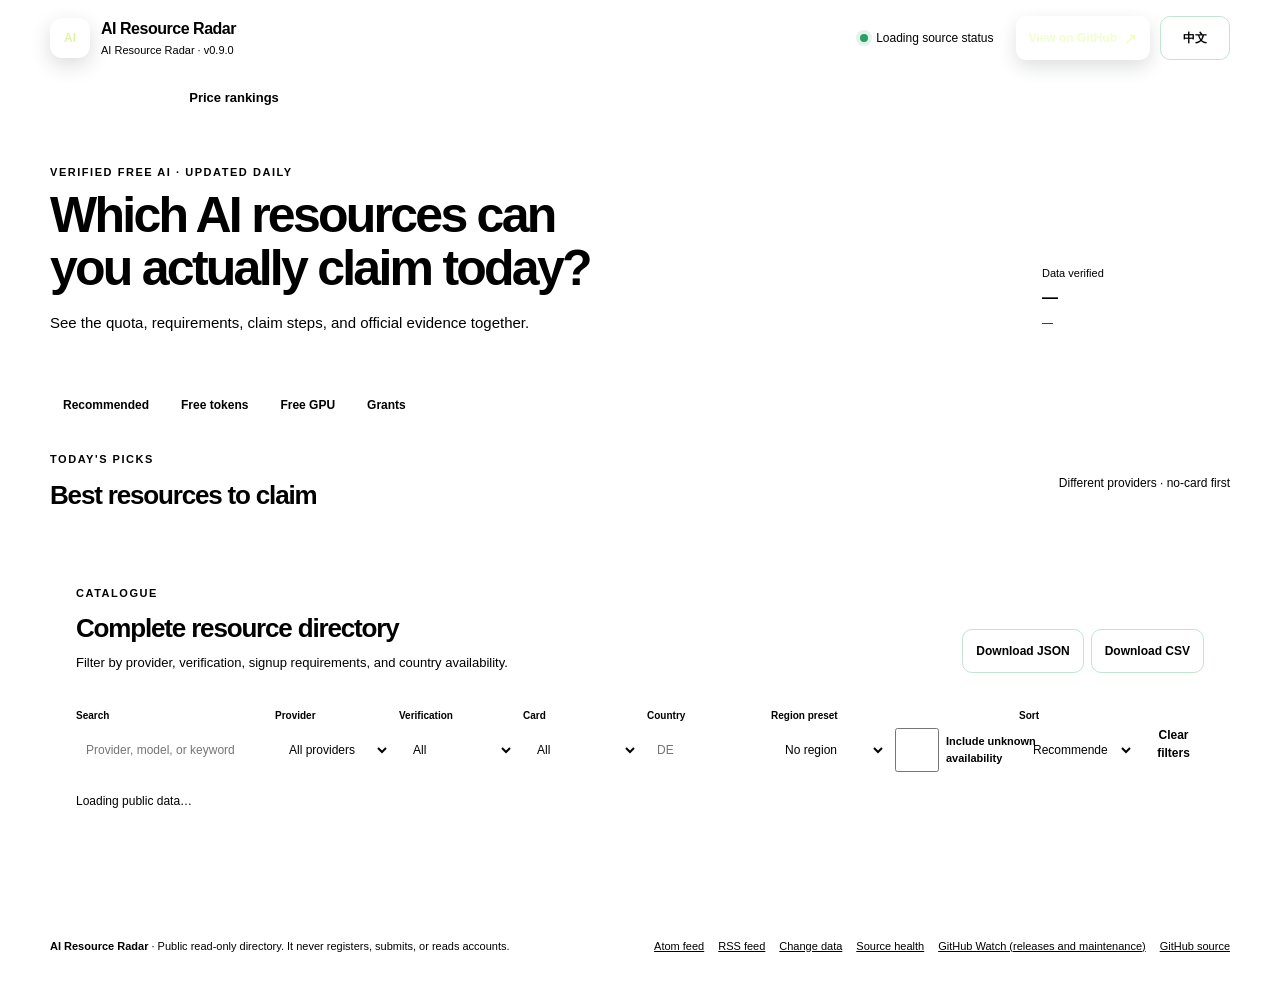
==== commit a428f161: "feat: add prominent GitHub link to public site" ====
--- a/src/ai_resource_radar/public_web/index.html
+++ b/src/ai_resource_radar/public_web/index.html
@@ -55,6 +55,10 @@
               <div id="health-sources" class="health-sources"></div>
             </div>
           </details>
+          <a class="github-cta" href="https://github.com/ai-resource-radar/ai-resource-radar" target="_blank" rel="noopener noreferrer" referrerpolicy="no-referrer" aria-label="View AI Resource Radar on GitHub">
+            <span class="github-cta-label" data-i18n="header.github">View on GitHub</span>
+            <span class="github-cta-arrow" aria-hidden="true">↗</span>
+          </a>
           <button id="language-toggle" class="language-toggle" type="button" aria-label="Switch language">中文</button>
         </div>
       </div>
--- a/src/ai_resource_radar/public_web/styles.css
+++ b/src/ai_resource_radar/public_web/styles.css
@@ -48,6 +48,9 @@
 .brand-copy strong { letter-spacing: -.03em; }
 .brand-copy small { color: var(--muted); font-size: 11px; }
 .header-actions { display: flex; align-items: center; gap: 10px; }
+.github-cta { display: inline-flex; min-height: 44px; align-items: center; justify-content: center; gap: 7px; padding: 8px 13px; color: #f2ffc9; background: var(--ink); border: 1px solid var(--ink); border-radius: 10px; box-shadow: 0 7px 18px rgb(23 35 29 / 14%); font-size: 12px; font-weight: 800; text-decoration: none; white-space: nowrap; }
+.github-cta:hover { color: #fff; background: var(--green-dark); border-color: var(--green-dark); transform: translateY(-1px); }
+.github-cta-arrow { font-size: 15px; line-height: 1; }
 .language-toggle { min-height: 44px; min-width: 70px; padding: 8px 11px; color: var(--green-dark); background: var(--green-soft); border: 1px solid #c4e4cf; border-radius: 10px; font-size: 12px; font-weight: 750; }
 
 .health-disclosure { position: relative; }
@@ -188,6 +191,8 @@
   .shell { width: calc(100% - 24px); }
   .brand-copy strong { font-size: 14px; }
   .health-pill { max-width: 112px; overflow: hidden; text-overflow: ellipsis; }
+  .github-cta { width: 44px; padding-inline: 8px; }
+  .github-cta-label { position: absolute; width: 1px; height: 1px; overflow: hidden; clip: rect(0 0 0 0); white-space: nowrap; }
   .language-toggle { min-width: 58px; }
   .hero h1 { font-size: 36px; }
   .summary-grid { grid-template-columns: 1fr 1fr; gap: 7px; }
@@ -208,7 +213,7 @@
   .header-actions { gap: 6px; }
   .brand { gap: 8px; }
   .brand-mark { width: 36px; height: 36px; }
-  .brand-copy strong { font-size: 13px; }
+  .brand-copy { position: absolute; width: 1px; height: 1px; overflow: hidden; clip: rect(0 0 0 0); white-space: nowrap; }
   .health-pill { width: 44px; justify-content: center; padding-inline: 8px; }
   .health-pill #health-label {
     position: absolute;
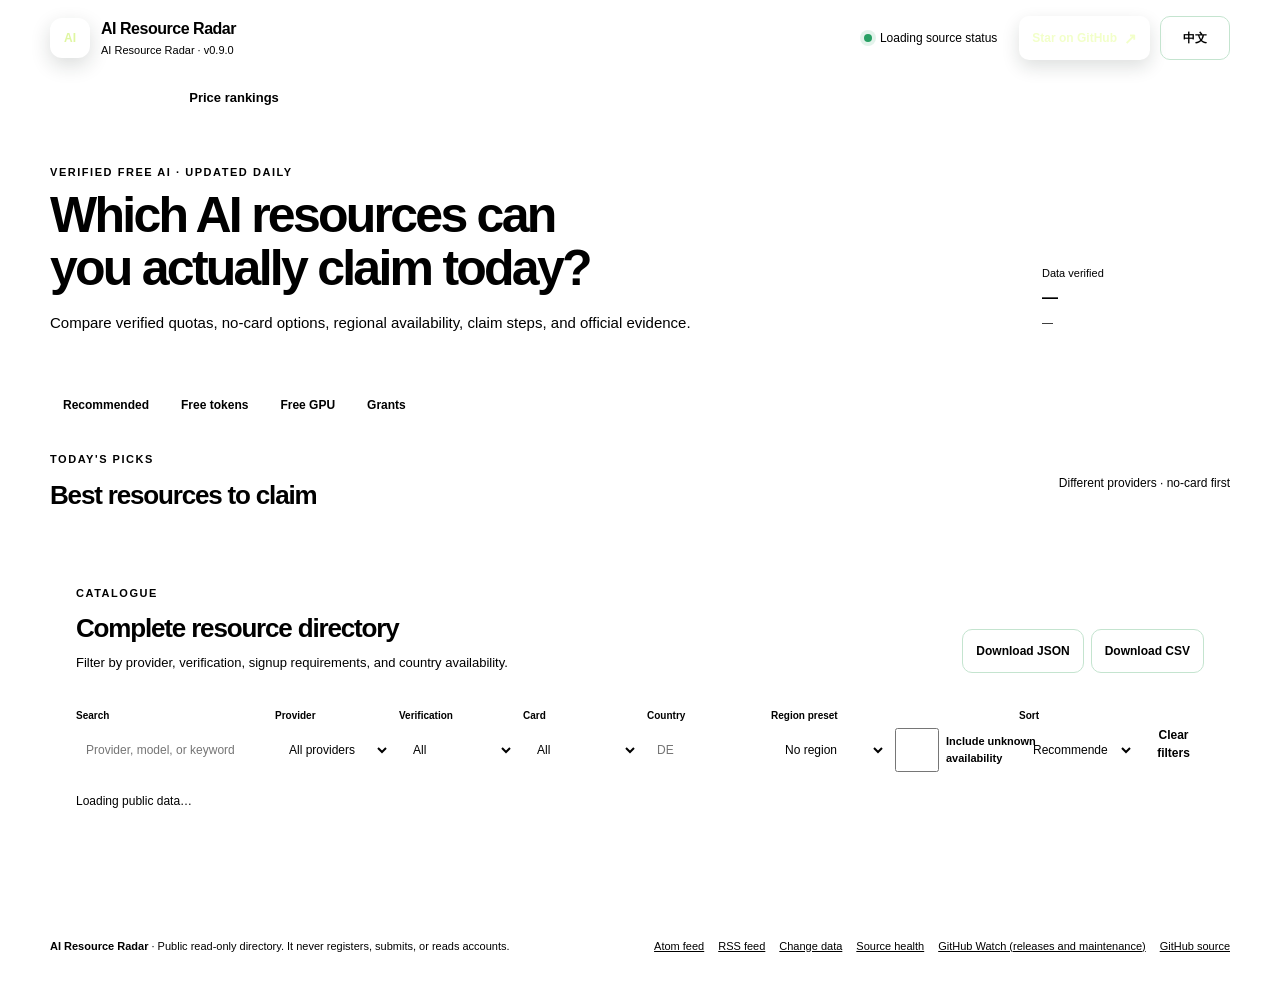
==== commit ae443998: "Improve discovery and star conversion" ====
--- a/src/ai_resource_radar/public_web/index.html
+++ b/src/ai_resource_radar/public_web/index.html
@@ -55,8 +55,8 @@
               <div id="health-sources" class="health-sources"></div>
             </div>
           </details>
-          <a class="github-cta" href="https://github.com/ai-resource-radar/ai-resource-radar" target="_blank" rel="noopener noreferrer" referrerpolicy="no-referrer" aria-label="View AI Resource Radar on GitHub">
-            <span class="github-cta-label" data-i18n="header.github">View on GitHub</span>
+          <a class="github-cta" href="https://github.com/ai-resource-radar/ai-resource-radar" target="_blank" rel="noopener noreferrer" referrerpolicy="no-referrer" aria-label="Star AI Resource Radar on GitHub">
+            <span class="github-cta-label" data-i18n="header.github">Star on GitHub</span>
             <span class="github-cta-arrow" aria-hidden="true">↗</span>
           </a>
           <button id="language-toggle" class="language-toggle" type="button" aria-label="Switch language">中文</button>
@@ -75,7 +75,7 @@
         <div>
           <p id="hero-eyebrow" class="eyebrow" data-i18n="hero.eyebrow">VERIFIED FREE AI · UPDATED DAILY</p>
           <h1 id="hero-title" data-i18n="hero.title">Which AI resources can you actually claim today?</h1>
-          <p id="hero-description" class="hero-description" data-i18n="hero.description">See the quota, requirements, claim steps, and official evidence together.</p>
+          <p id="hero-description" class="hero-description" data-i18n="hero.description">Compare verified quotas, no-card options, regional availability, claim steps, and official evidence.</p>
         </div>
         <div class="hero-status">
           <span data-i18n="hero.updated">Data verified</span>
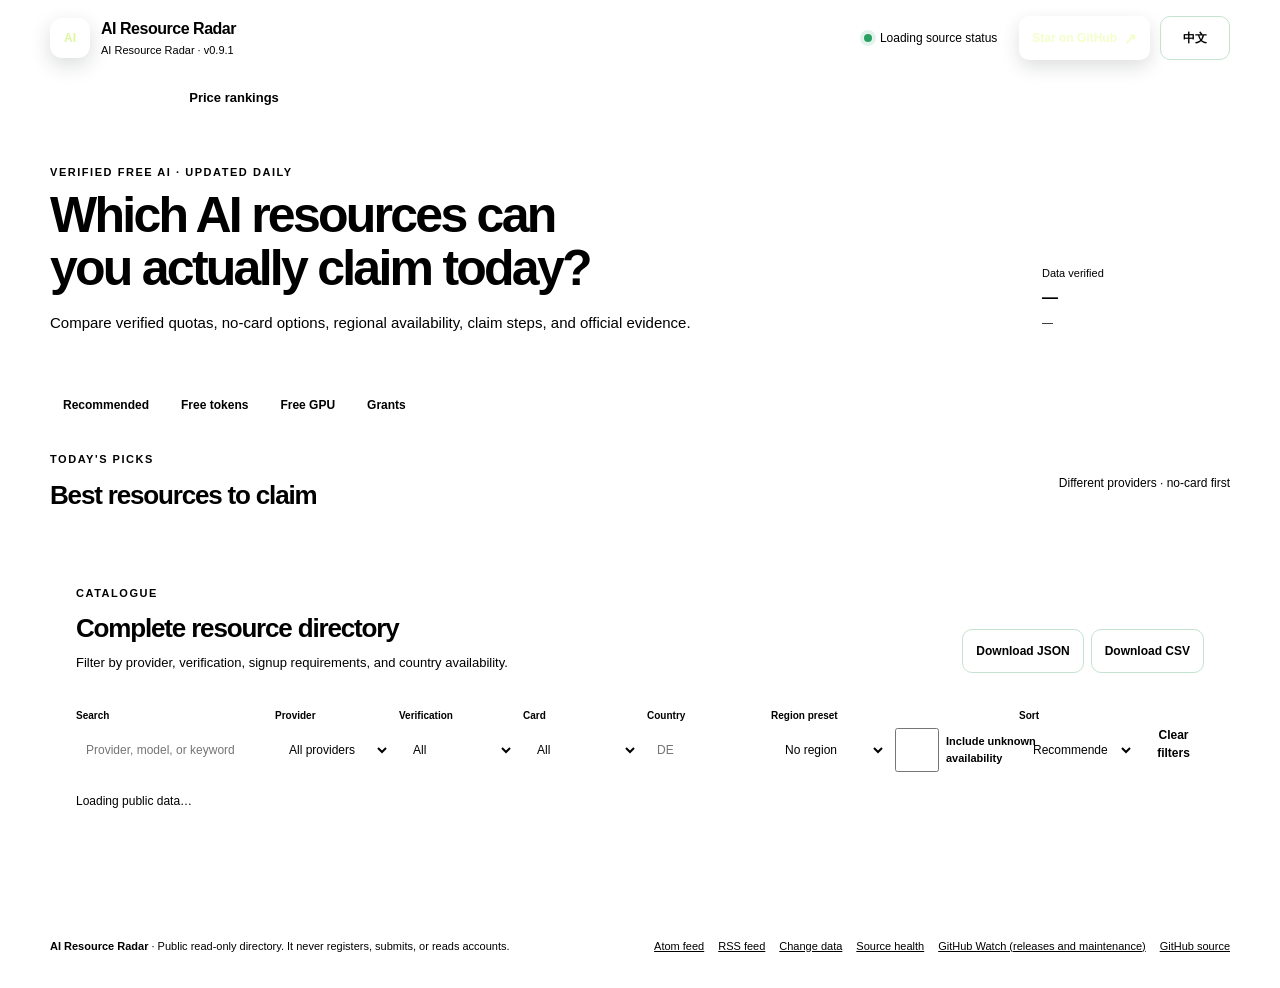
==== commit 4eb8a15f: "Prepare v0.9.1 for Hugging Face free-tier removal" ====
--- a/src/ai_resource_radar/public_web/index.html
+++ b/src/ai_resource_radar/public_web/index.html
@@ -37,7 +37,7 @@
           <span class="brand-mark" aria-hidden="true">AI</span>
           <span class="brand-copy">
             <strong>AI Resource Radar</strong>
-            <small>AI Resource Radar · <span id="package-version">v0.9.0</span></small>
+            <small>AI Resource Radar · <span id="package-version">v0.9.1</span></small>
           </span>
         </a>
         <div class="header-actions">
